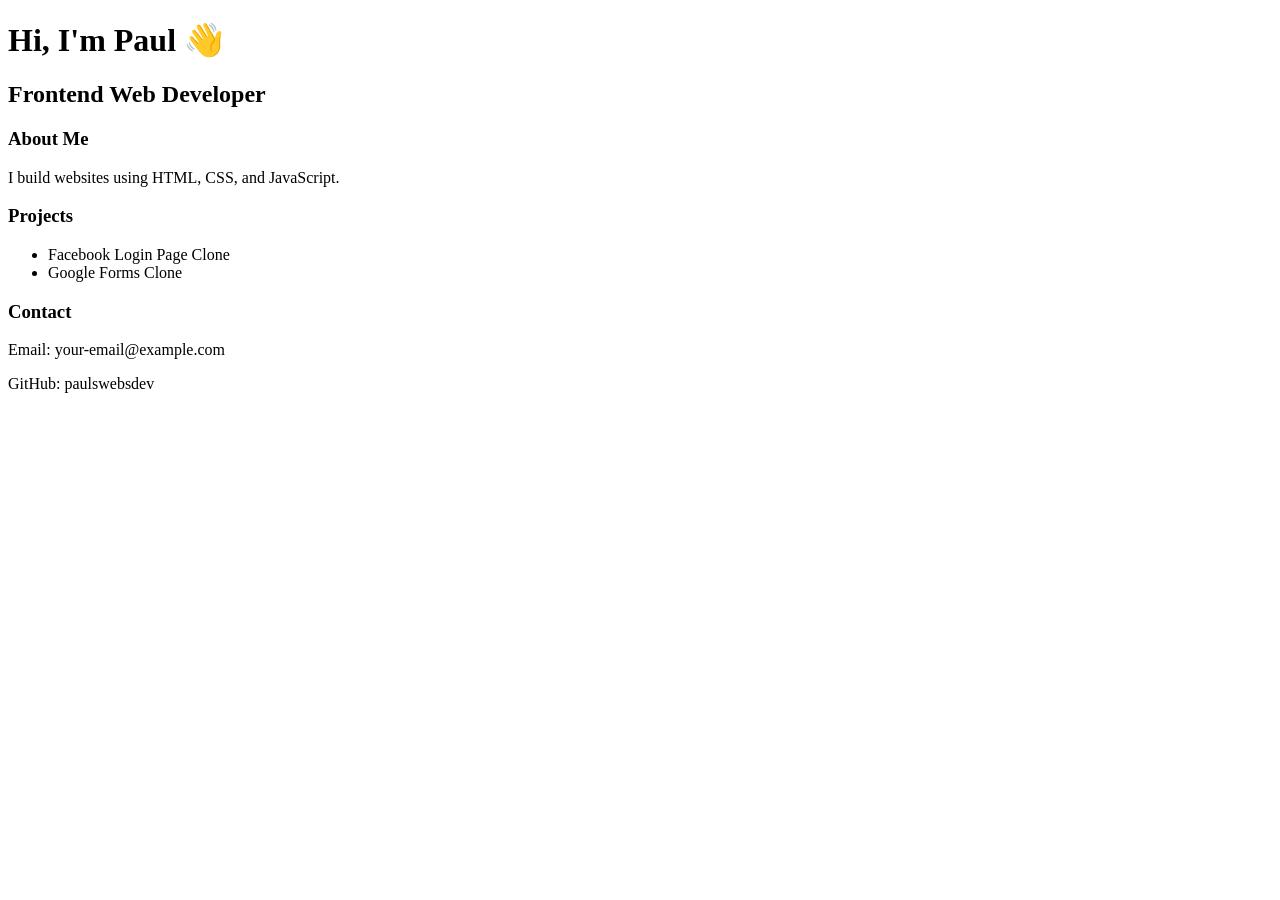
==== index.html @ cc324e84 "Create index.html" ====
<!DOCTYPE html>
<html lang="en">
<head>
    <meta charset="UTF-8">
    <title>Paul Portfolio</title>
</head>
<body>

    <h1>Hi, I'm Paul 👋</h1>
    <h2>Frontend Web Developer</h2>

    <h3>About Me</h3>
    <p>I build websites using HTML, CSS, and JavaScript.</p>

    <h3>Projects</h3>
    <ul>
        <li>Facebook Login Page Clone</li>
        <li>Google Forms Clone</li>
    </ul>

    <h3>Contact</h3>
    <p>Email: your-email@example.com</p>
    <p>GitHub: paulswebsdev</p>

</body>
</html>
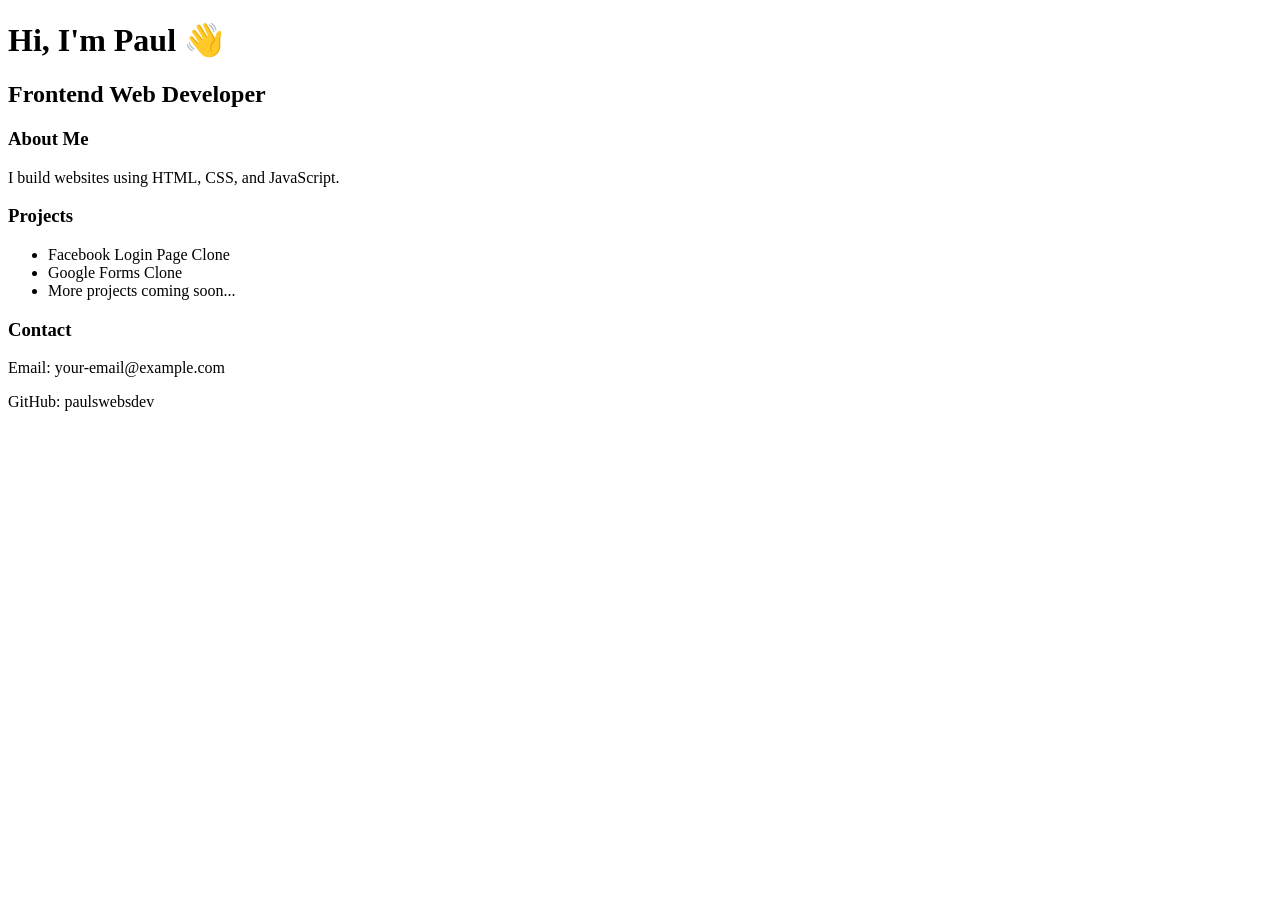
==== commit 5104326b: "Update index.html" ====
--- a/index.html
+++ b/index.html
@@ -13,10 +13,11 @@
     <p>I build websites using HTML, CSS, and JavaScript.</p>
 
     <h3>Projects</h3>
-    <ul>
-        <li>Facebook Login Page Clone</li>
-        <li>Google Forms Clone</li>
-    </ul>
+<ul>
+    <li>Facebook Login Page Clone</li>
+    <li>Google Forms Clone</li>
+    <li>More projects coming soon...</li>
+</ul>
 
     <h3>Contact</h3>
     <p>Email: your-email@example.com</p>
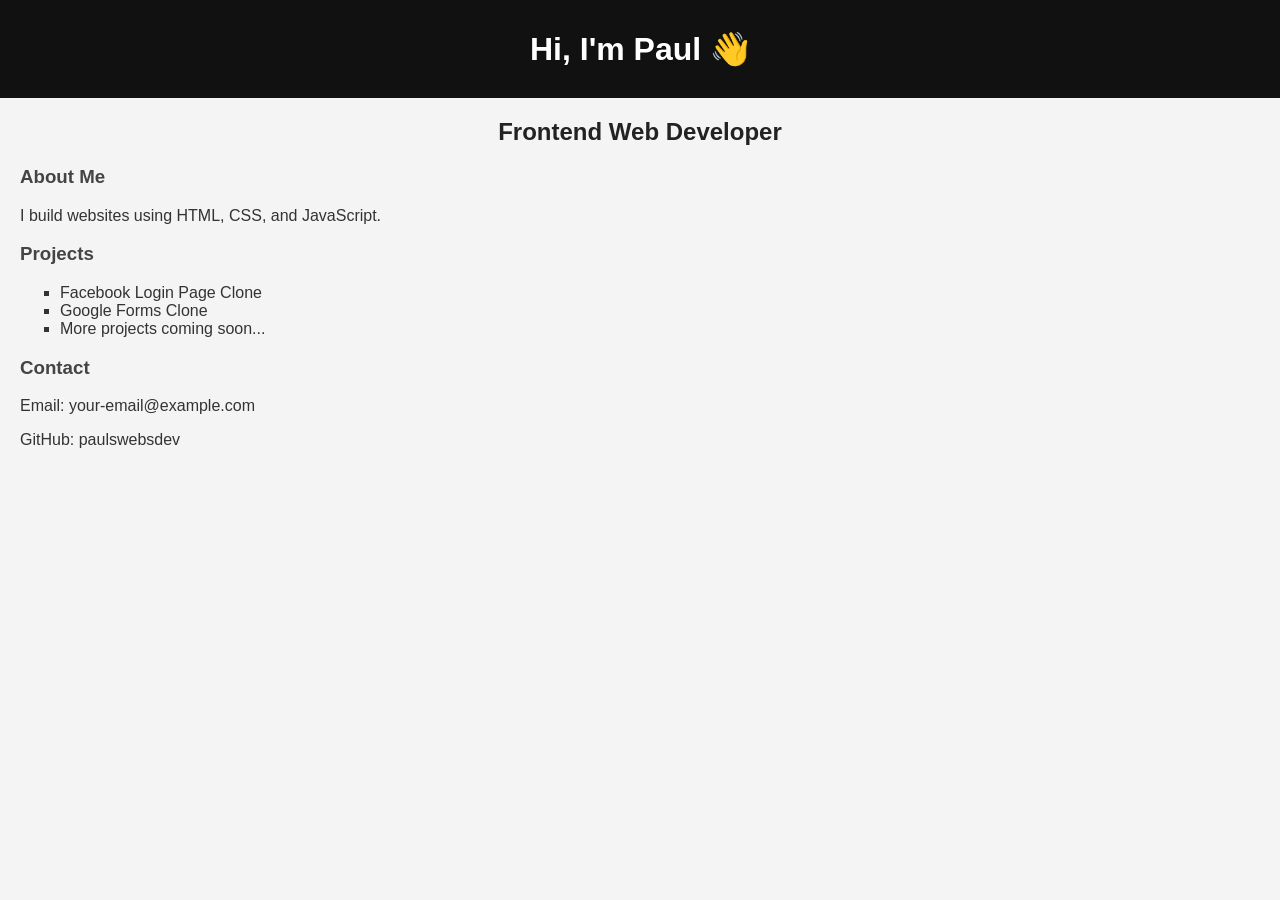
==== commit 8c38dec4: "Update index.html" ====
--- a/index.html
+++ b/index.html
@@ -1,6 +1,7 @@
 <!DOCTYPE html>
 <html lang="en">
 <head>
+    <link rel="stylesheet" href="style.css">
     <meta charset="UTF-8">
     <title>Paul Portfolio</title>
 </head>
--- a/style.css
+++ b/style.css
@@ -0,0 +1,41 @@
+body {
+    font-family: Arial, sans-serif;
+    margin: 0;
+    padding: 0;
+    background: #f4f4f4;
+    color: #333;
+}
+
+h1 {
+    background: #111;
+    color: white;
+    padding: 30px;
+    margin: 0;
+    text-align: center;
+}
+
+h2 {
+    text-align: center;
+    color: #222;
+}
+
+h3 {
+    margin-left: 20px;
+    color: #444;
+}
+
+p, ul {
+    margin-left: 20px;
+    font-size: 16px;
+}
+
+ul {
+    list-style-type: square;
+}
+
+section {
+    background: white;
+    margin: 20px;
+    padding: 20px;
+    border-radius: 10px;
+}
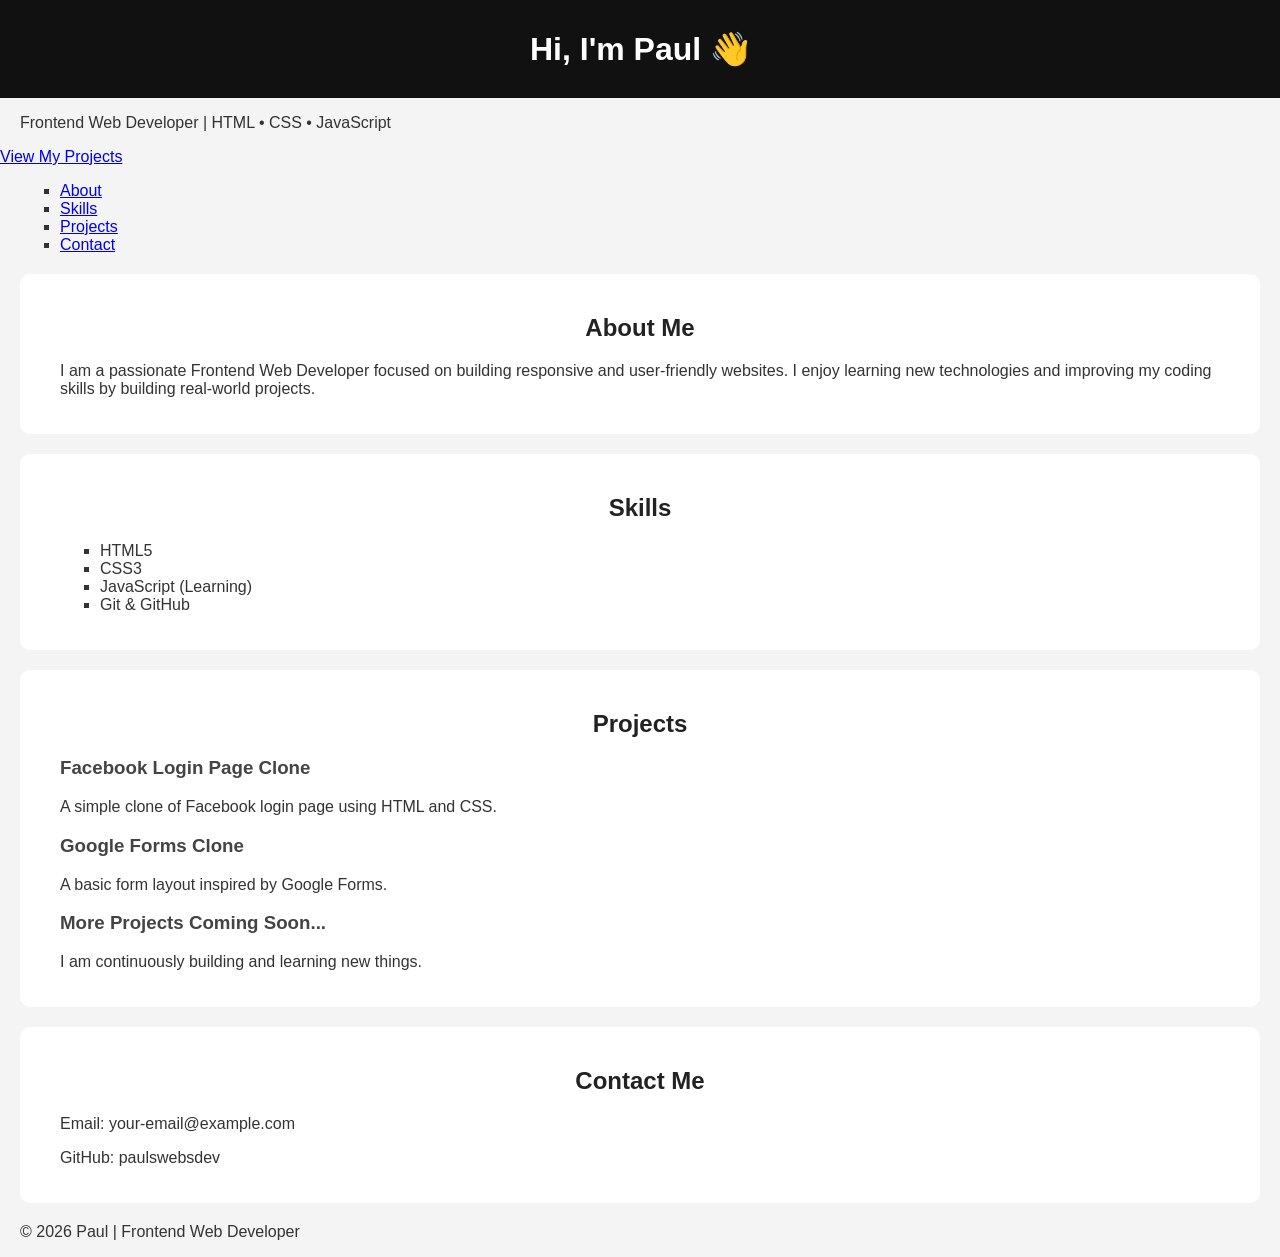
==== commit f2edc018: "Update index.html" ====
--- a/index.html
+++ b/index.html
@@ -1,28 +1,84 @@
 <!DOCTYPE html>
 <html lang="en">
 <head>
+    <meta charset="UTF-8">
+    <meta name="viewport" content="width=device-width, initial-scale=1.0">
+    <title>Paul Portfolio</title>
     <link rel="stylesheet" href="style.css">
-    <meta charset="UTF-8">
-    <title>Paul Portfolio</title>
 </head>
+
 <body>
 
-    <h1>Hi, I'm Paul 👋</h1>
-    <h2>Frontend Web Developer</h2>
+    <!-- HEADER / HERO SECTION -->
+    <header class="hero">
+        <h1>Hi, I'm Paul 👋</h1>
+        <p>Frontend Web Developer | HTML • CSS • JavaScript</p>
+        <a href="#projects" class="btn">View My Projects</a>
+    </header>
 
-    <h3>About Me</h3>
-    <p>I build websites using HTML, CSS, and JavaScript.</p>
+    <!-- NAVIGATION -->
+    <nav>
+        <ul>
+            <li><a href="#about">About</a></li>
+            <li><a href="#skills">Skills</a></li>
+            <li><a href="#projects">Projects</a></li>
+            <li><a href="#contact">Contact</a></li>
+        </ul>
+    </nav>
 
-    <h3>Projects</h3>
-<ul>
-    <li>Facebook Login Page Clone</li>
-    <li>Google Forms Clone</li>
-    <li>More projects coming soon...</li>
-</ul>
+    <!-- ABOUT SECTION -->
+    <section id="about">
+        <h2>About Me</h2>
+        <p>
+            I am a passionate Frontend Web Developer focused on building responsive and user-friendly websites.
+            I enjoy learning new technologies and improving my coding skills by building real-world projects.
+        </p>
+    </section>
 
-    <h3>Contact</h3>
-    <p>Email: your-email@example.com</p>
-    <p>GitHub: paulswebsdev</p>
+    <!-- SKILLS SECTION -->
+    <section id="skills">
+        <h2>Skills</h2>
+        <ul>
+            <li>HTML5</li>
+            <li>CSS3</li>
+            <li>JavaScript (Learning)</li>
+            <li>Git & GitHub</li>
+        </ul>
+    </section>
+
+    <!-- PROJECTS SECTION (READY FOR CARDS LATER) -->
+    <section id="projects">
+        <h2>Projects</h2>
+
+        <div class="project-list">
+            <div class="project">
+                <h3>Facebook Login Page Clone</h3>
+                <p>A simple clone of Facebook login page using HTML and CSS.</p>
+            </div>
+
+            <div class="project">
+                <h3>Google Forms Clone</h3>
+                <p>A basic form layout inspired by Google Forms.</p>
+            </div>
+
+            <div class="project">
+                <h3>More Projects Coming Soon...</h3>
+                <p>I am continuously building and learning new things.</p>
+            </div>
+        </div>
+    </section>
+
+    <!-- CONTACT SECTION -->
+    <section id="contact">
+        <h2>Contact Me</h2>
+        <p>Email: your-email@example.com</p>
+        <p>GitHub: paulswebsdev</p>
+    </section>
+
+    <!-- FOOTER -->
+    <footer>
+        <p>© 2026 Paul | Frontend Web Developer</p>
+    </footer>
 
 </body>
 </html>
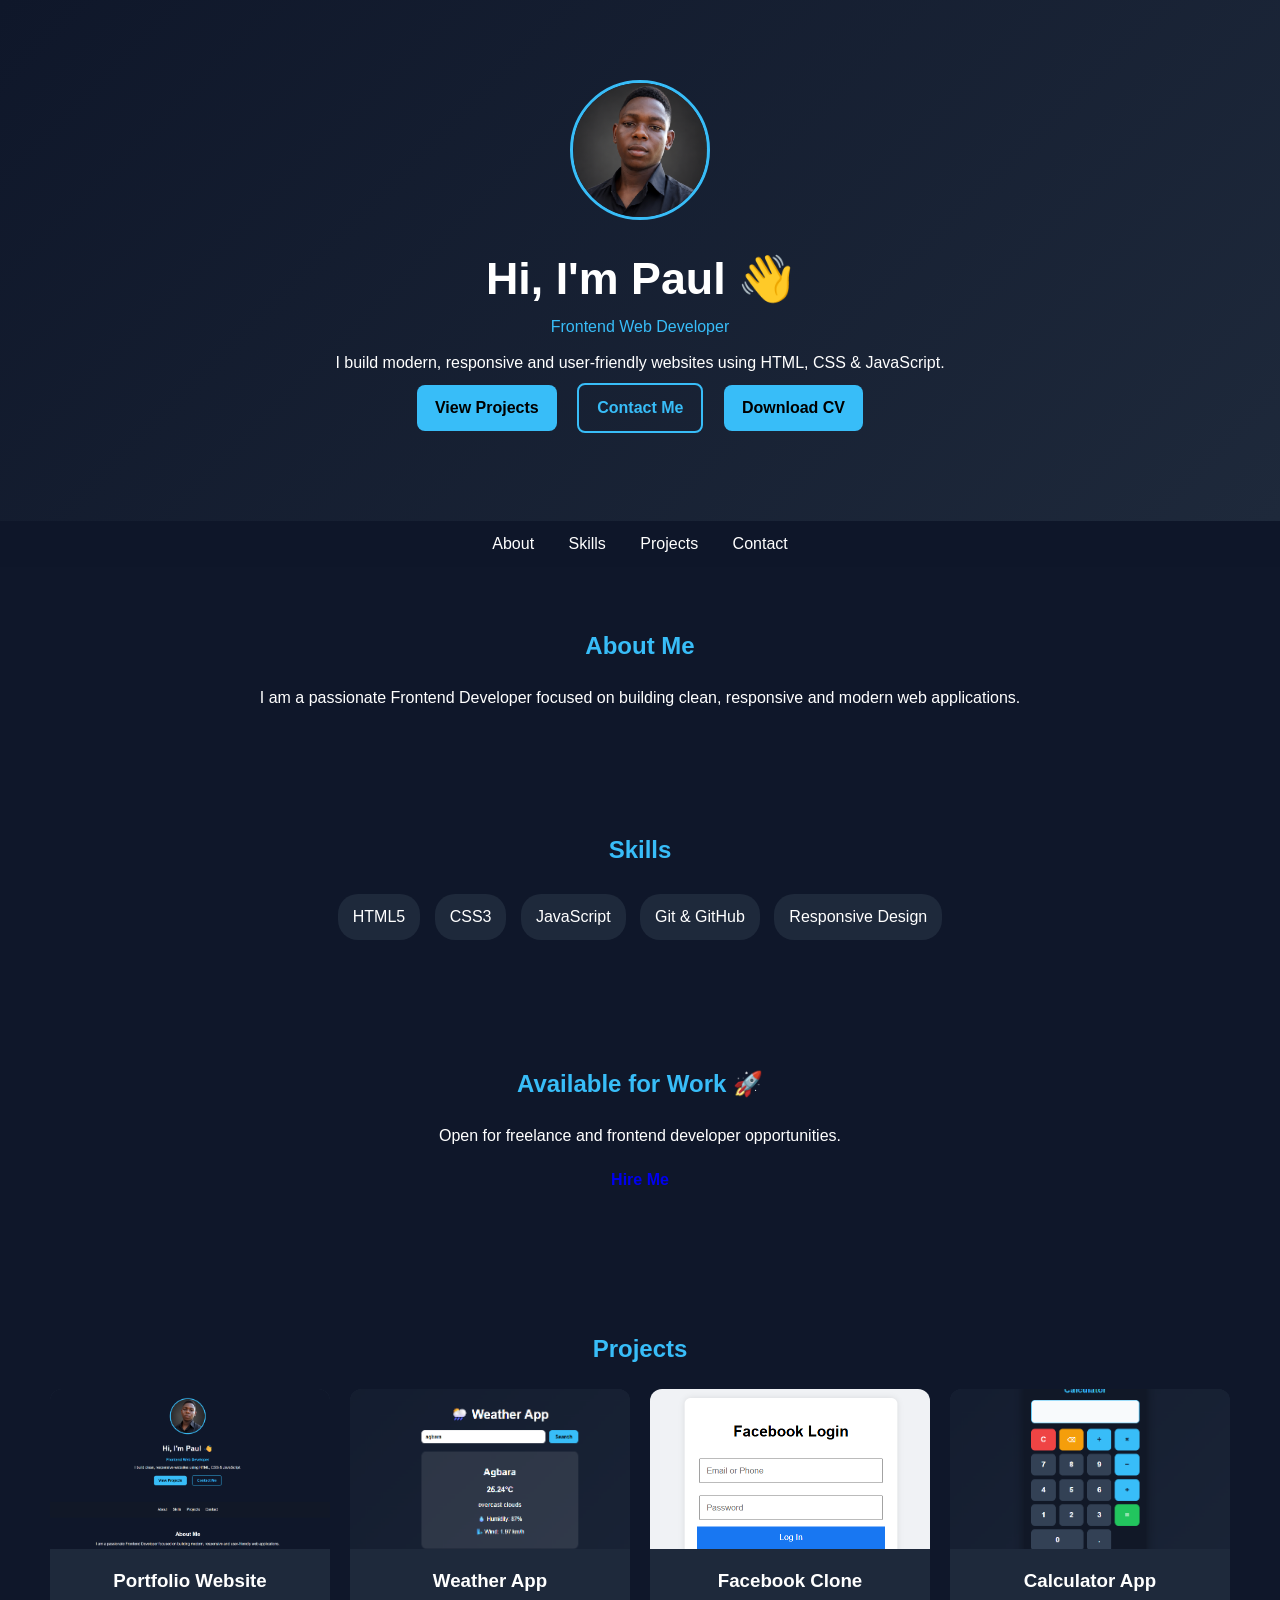
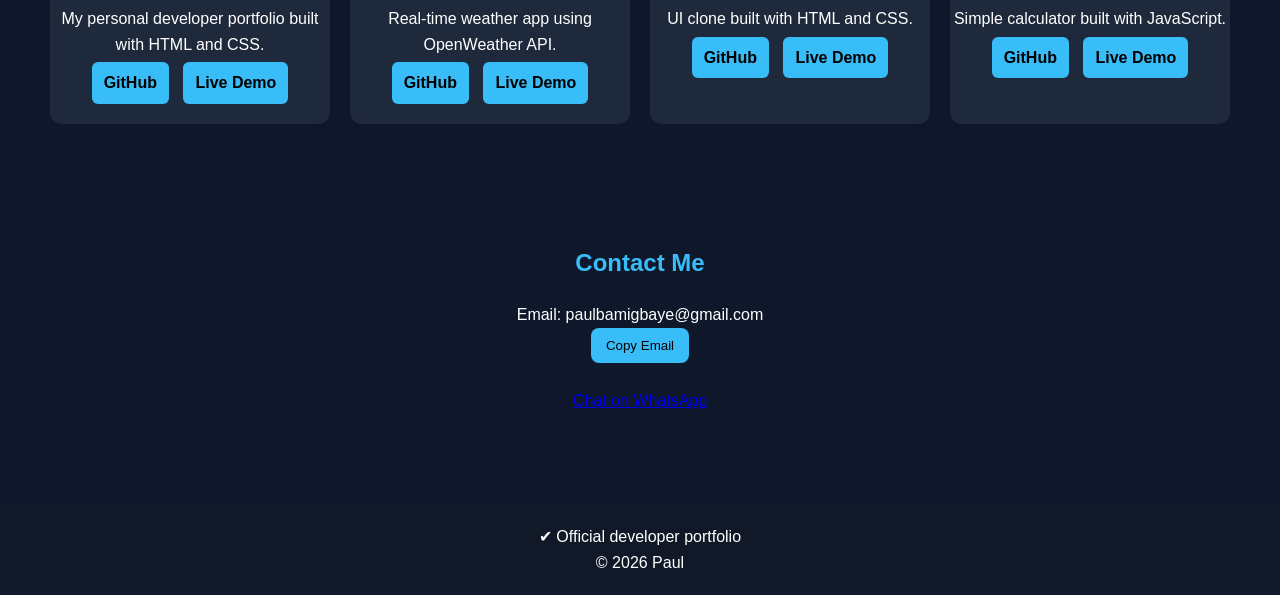
==== commit 092617eb: "Add files via upload" ====
--- a/index.html
+++ b/index.html
@@ -1,84 +1,132 @@
 <!DOCTYPE html>
 <html lang="en">
 <head>
-    <meta charset="UTF-8">
-    <meta name="viewport" content="width=device-width, initial-scale=1.0">
-    <title>Paul Portfolio</title>
-    <link rel="stylesheet" href="style.css">
+<meta charset="UTF-8">
+<meta name="viewport" content="width=device-width, initial-scale=1.0">
+<title>Paul Portfolio</title>
+<link rel="stylesheet" href="style.css">
 </head>
 
 <body>
 
-    <!-- HEADER / HERO SECTION -->
-    <header class="hero">
-        <h1>Hi, I'm Paul 👋</h1>
-        <p>Frontend Web Developer | HTML • CSS • JavaScript</p>
-        <a href="#projects" class="btn">View My Projects</a>
-    </header>
+<header class="hero">
+    <img src="profile.jpg" alt="Paul Profile" class="profile-pic">
 
-    <!-- NAVIGATION -->
-    <nav>
-        <ul>
-            <li><a href="#about">About</a></li>
-            <li><a href="#skills">Skills</a></li>
-            <li><a href="#projects">Projects</a></li>
-            <li><a href="#contact">Contact</a></li>
-        </ul>
-    </nav>
+    <h1>Hi, I'm Paul 👋</h1>
+    <p class="role">Frontend Web Developer</p>
+    <p>I build modern, responsive and user-friendly websites using HTML, CSS & JavaScript.</p>
 
-    <!-- ABOUT SECTION -->
-    <section id="about">
-        <h2>About Me</h2>
-        <p>
-            I am a passionate Frontend Web Developer focused on building responsive and user-friendly websites.
-            I enjoy learning new technologies and improving my coding skills by building real-world projects.
-        </p>
-    </section>
+    <div class="hero-buttons">
+        <a href="#projects" class="btn">View Projects</a>
+        <a href="#contact" class="btn-outline">Contact Me</a>
+        <a href="cv.pdf" class="btn" download>Download CV</a>
+    </div>
+</header>
 
-    <!-- SKILLS SECTION -->
-    <section id="skills">
-        <h2>Skills</h2>
-        <ul>
-            <li>HTML5</li>
-            <li>CSS3</li>
-            <li>JavaScript (Learning)</li>
-            <li>Git & GitHub</li>
-        </ul>
-    </section>
+<nav>
+    <ul>
+        <li><a href="#about">About</a></li>
+        <li><a href="#skills">Skills</a></li>
+        <li><a href="#projects">Projects</a></li>
+        <li><a href="#contact">Contact</a></li>
+    </ul>
+</nav>
 
-    <!-- PROJECTS SECTION (READY FOR CARDS LATER) -->
-    <section id="projects">
-        <h2>Projects</h2>
+<section id="about">
+    <h2>About Me</h2>
+    <p>
+        I am a passionate Frontend Developer focused on building clean, responsive and modern web applications.
+    </p>
+</section>
 
-        <div class="project-list">
-            <div class="project">
-                <h3>Facebook Login Page Clone</h3>
-                <p>A simple clone of Facebook login page using HTML and CSS.</p>
-            </div>
+<section id="skills">
+    <h2>Skills</h2>
+    <ul>
+        <li>HTML5</li>
+        <li>CSS3</li>
+        <li>JavaScript</li>
+        <li>Git & GitHub</li>
+        <li>Responsive Design</li>
+    </ul>
+</section>
 
-            <div class="project">
-                <h3>Google Forms Clone</h3>
-                <p>A basic form layout inspired by Google Forms.</p>
-            </div>
+<section class="hire-me">
+    <h2>Available for Work 🚀</h2>
+    <p>Open for freelance and frontend developer opportunities.</p>
+    <a href="mailto:paulbamigbaye@gmail.com" class="hire-btn">Hire Me</a>
+</section>
 
-            <div class="project">
-                <h3>More Projects Coming Soon...</h3>
-                <p>I am continuously building and learning new things.</p>
-            </div>
+<section id="projects">
+<h2>Projects</h2>
+
+<div class="project-list">
+
+    <div class="project">
+        <img src="portfolio.png">
+        <h3>Portfolio Website</h3>
+        <p>My personal developer portfolio built with HTML and CSS.</p>
+        <div class="project-links">
+            <a href="https://github.com/paulwebsdev/portfolio">GitHub</a>
+            <a href="https://paulwebsdev.github.io/portfolio/">Live Demo</a>
         </div>
-    </section>
+    </div>
 
-    <!-- CONTACT SECTION -->
-    <section id="contact">
-        <h2>Contact Me</h2>
-        <p>Email: your-email@example.com</p>
-        <p>GitHub: paulswebsdev</p>
-    </section>
+    <div class="project">
+        <img src="weather.png">
+        <h3>Weather App</h3>
+        <p>Real-time weather app using OpenWeather API.</p>
+        <div class="project-links">
+            <a href="https://github.com/paulwebsdev/weather-app">GitHub</a>
+            <a href="https://paulwebsdev.github.io/Weather-App/">Live Demo</a>
+        </div>
+    </div>
 
-    <!-- FOOTER -->
-    <footer>
-        <p>© 2026 Paul | Frontend Web Developer</p>
-    </footer>
+    <div class="project">
+        <img src="fb-clone.png">
+        <h3>Facebook Clone</h3>
+        <p>UI clone built with HTML and CSS.</p>
+        <div class="project-links">
+            <a href="https://github.com/paulwebsdev/facebook-login-clone">GitHub</a>
+            <a href="https://paulwebsdev.github.io/facebook-login-clone/">Live Demo</a>
+        </div>
+    </div>
+
+    <div class="project">
+        <img src="calculator-project.png">
+        <h3>Calculator App</h3>
+        <p>Simple calculator built with JavaScript.</p>
+        <div class="project-links">
+            <a href="https://github.com/paulwebsdev/Calculator-Project">GitHub</a>
+            <a href="https://paulwebsdev.github.io/Calculator-Project/">Live Demo</a>
+        </div>
+    </div>
+
+</div>
+</section>
+
+<section id="contact">
+    <h2>Contact Me</h2>
+
+    <p>Email: paulbamigbaye@gmail.com</p>
+
+    <button onclick="copyEmail()">Copy Email</button>
+
+    <br><br>
+
+    <a href="https://wa.me/2348147736558" target="_blank">Chat on WhatsApp</a>
+</section>
+
+<script>
+function copyEmail() {
+    navigator.clipboard.writeText("paulbamigbaye@gmail.com");
+    alert("Email copied!");
+}
+</script>
+
+<footer>
+<p>✔ Official developer portfolio</p>
+<p>© 2026 Paul</p>
+</footer>
 
 </body>
 </html>
--- a/style.css
+++ b/style.css
@@ -1,41 +1,161 @@
-body {
-    font-family: Arial, sans-serif;
+* {
     margin: 0;
     padding: 0;
-    background: #f4f4f4;
-    color: #333;
+    box-sizing: border-box;
+    font-family: "Segoe UI", sans-serif;
 }
 
-h1 {
-    background: #111;
+body {
+    background: #0f172a;
     color: white;
-    padding: 30px;
-    margin: 0;
+    line-height: 1.6;
+}
+
+/* HERO */
+.hero {
+    text-align: center;
+    padding: 80px 20px;
+    background: linear-gradient(135deg, #0f172a, #1e293b);
+}
+
+.profile-pic {
+    width: 140px;
+    height: 140px;
+    border-radius: 50%;
+    border: 3px solid #38bdf8;
+    margin-bottom: 15px;
+}
+
+.hero h1 {
+    font-size: 2.8rem;
+}
+
+.role {
+    color: #38bdf8;
+    margin-bottom: 10px;
+}
+
+/* NAV */
+nav {
+    position: sticky;
+    top: 0;
+    background: rgba(15, 23, 42, 0.9);
+    padding: 10px;
+    text-align: center;
+}
+
+nav ul {
+    list-style: none;
+}
+
+nav ul li {
+    display: inline-block;
+    margin: 0 15px;
+}
+
+nav ul li a {
+    color: white;
+    text-decoration: none;
+}
+
+nav ul li a:hover {
+    color: #38bdf8;
+}
+
+/* SECTIONS */
+section {
+    padding: 60px 20px;
     text-align: center;
 }
 
 h2 {
-    text-align: center;
-    color: #222;
+    color: #38bdf8;
+    margin-bottom: 20px;
 }
 
-h3 {
-    margin-left: 20px;
-    color: #444;
+/* SKILLS */
+#skills ul {
+    list-style: none;
 }
 
-p, ul {
-    margin-left: 20px;
-    font-size: 16px;
+#skills li {
+    display: inline-block;
+    background: #1e293b;
+    padding: 10px 15px;
+    margin: 5px;
+    border-radius: 20px;
 }
 
-ul {
-    list-style-type: square;
+/* PROJECTS */
+.project-list {
+    display: flex;
+    flex-wrap: wrap;
+    justify-content: center;
+    gap: 20px;
 }
 
-section {
-    background: white;
-    margin: 20px;
+.project {
+    background: #1e293b;
+    width: 280px;
+    border-radius: 12px;
+    overflow: hidden;
+    padding-bottom: 15px;
+}
+
+.project img {
+    width: 100%;
+    height: 160px;
+    object-fit: cover;
+}
+
+.project h3 {
+    margin: 10px 0;
+}
+
+.project-links a {
+    display: inline-block;
+    margin: 5px;
+    padding: 8px 12px;
+    background: #38bdf8;
+    color: black;
+    border-radius: 6px;
+    text-decoration: none;
+    font-weight: bold;
+}
+
+/* BUTTONS */
+.btn, .btn-outline, .hire-btn {
+    display: inline-block;
+    padding: 10px 18px;
+    margin: 8px;
+    border-radius: 8px;
+    text-decoration: none;
+    font-weight: bold;
+}
+
+.btn {
+    background: #38bdf8;
+    color: black;
+}
+
+.btn-outline {
+    border: 2px solid #38bdf8;
+    color: #38bdf8;
+}
+
+/* CONTACT */
+button {
+    padding: 10px 15px;
+    background: #38bdf8;
+    border: none;
+    border-radius: 8px;
+    cursor: pointer;
+}
+
+/* FOOTER */
+footer {
+    text-align: center;
     padding: 20px;
-    border-radius: 10px;
+    background: #111827;
+    margin-top: 30px;
 }
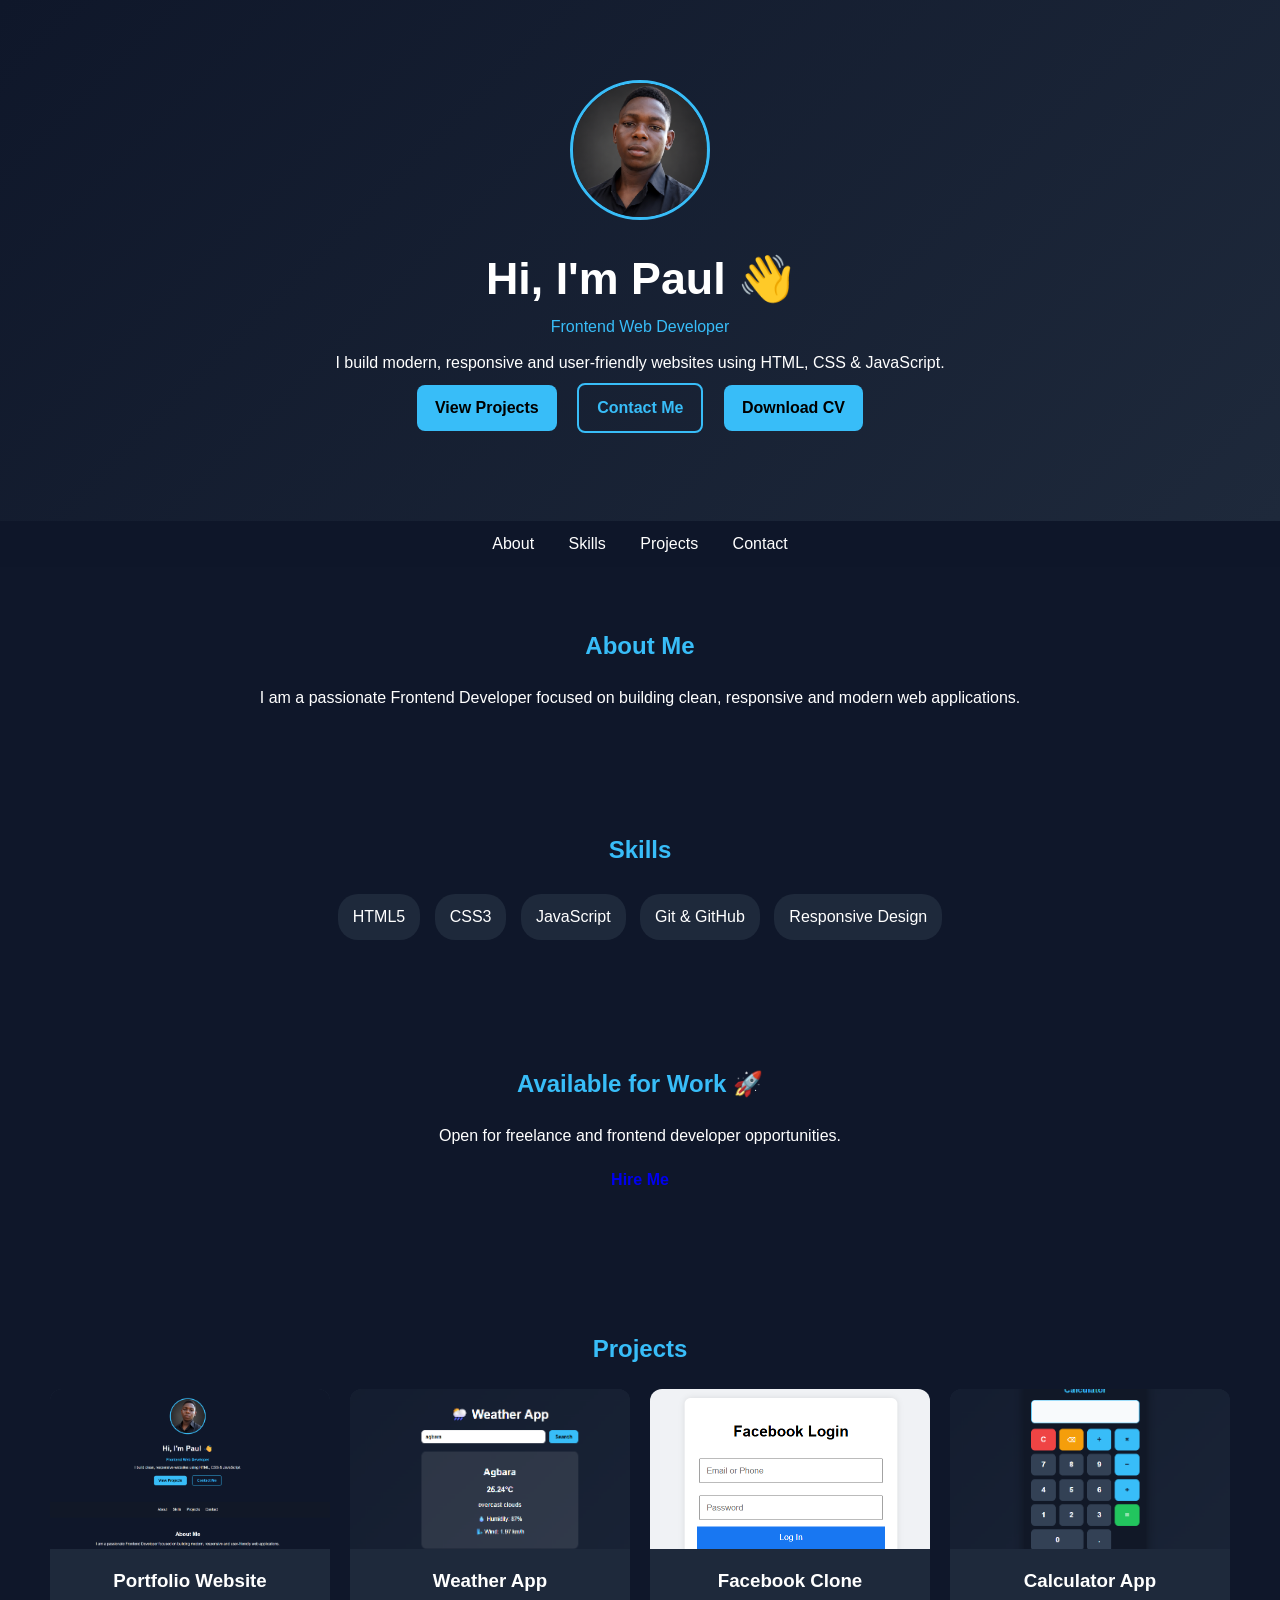
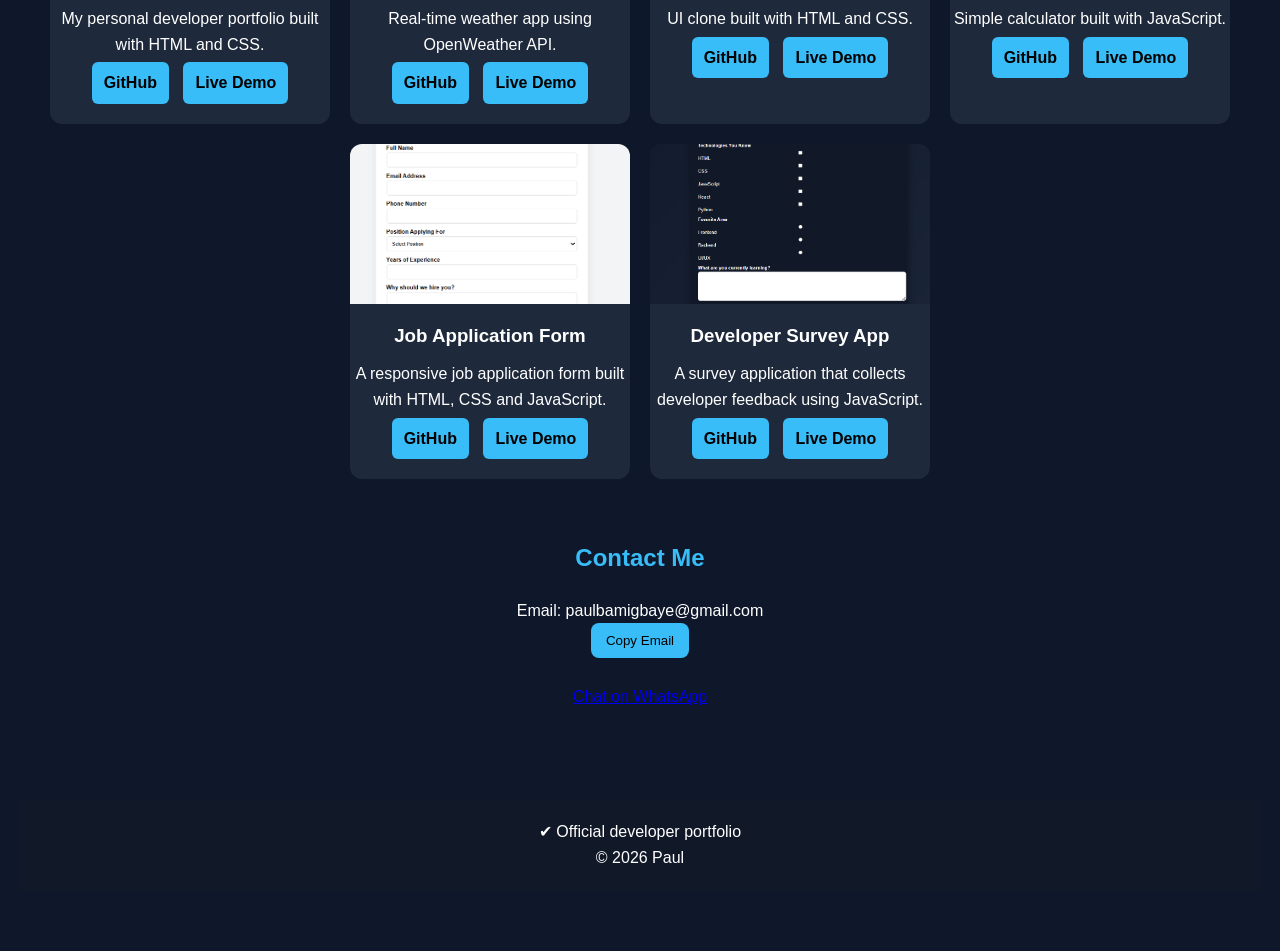
==== commit 4d925c13: "Add new project sections for job application and survey Added new projects: Job Application Form and" ====
--- a/index.html
+++ b/index.html
@@ -62,47 +62,66 @@
 <div class="project-list">
 
     <div class="project">
-        <img src="portfolio.png">
+        <img src="portfolio.png" alt="Portfolio Website">
         <h3>Portfolio Website</h3>
         <p>My personal developer portfolio built with HTML and CSS.</p>
         <div class="project-links">
-            <a href="https://github.com/paulwebsdev/portfolio">GitHub</a>
-            <a href="https://paulwebsdev.github.io/portfolio/">Live Demo</a>
+            <a href="https://github.com/paulwebsdev/portfolio" target="_blank">GitHub</a>
+            <a href="https://paulwebdev.netlify.app/" target="_blank">Live Demo</a>
         </div>
     </div>
 
     <div class="project">
-        <img src="weather.png">
+        <img src="weather.png" alt="Weather App">
         <h3>Weather App</h3>
         <p>Real-time weather app using OpenWeather API.</p>
         <div class="project-links">
-            <a href="https://github.com/paulwebsdev/weather-app">GitHub</a>
-            <a href="https://paulwebsdev.github.io/Weather-App/">Live Demo</a>
+            <a href="https://github.com/paulwebsdev/weather-app" target="_blank">GitHub</a>
+            <a href="https://weather-app-ul.netlify.app" target="_blank">Live Demo</a>
         </div>
     </div>
 
     <div class="project">
-        <img src="fb-clone.png">
+        <img src="fb-clone.png" alt="Facebook Clone">
         <h3>Facebook Clone</h3>
         <p>UI clone built with HTML and CSS.</p>
         <div class="project-links">
-            <a href="https://github.com/paulwebsdev/facebook-login-clone">GitHub</a>
-            <a href="https://paulwebsdev.github.io/facebook-login-clone/">Live Demo</a>
+            <a href="https://github.com/paulwebsdev/facebook-login-clone" target="_blank">GitHub</a>
+            <a href="https://fb-page-clon.netlify.app" target="_blank">Live Demo</a>
         </div>
     </div>
 
     <div class="project">
-        <img src="calculator-project.png">
+        <img src="calculator-project.png" alt="Calculator App">
         <h3>Calculator App</h3>
         <p>Simple calculator built with JavaScript.</p>
         <div class="project-links">
-            <a href="https://github.com/paulwebsdev/Calculator-Project">GitHub</a>
-            <a href="https://paulwebsdev.github.io/Calculator-Project/">Live Demo</a>
+            <a href="https://github.com/paulwebsdev/Calculator-Project" target="_blank">GitHub</a>
+            <a href="https://calculator-project-sim.netlify.app" target="_blank">Live Demo</a>
+        </div>
+    </div>
+
+    <div class="project">
+        <img src="job-application.png" alt="Job Application Form">
+        <h3>Job Application Form</h3>
+        <p>A responsive job application form built with HTML, CSS and JavaScript.</p>
+        <div class="project-links">
+            <a href="https://github.com/paulwebsdev/job-application-form" target="_blank">GitHub</a>
+            <a href="https://form-application-app.netlify.app" target="_blank">Live Demo</a>
+        </div>
+    </div>
+
+    <div class="project">
+        <img src="developer-survey.png" alt="Developer Survey App">
+        <h3>Developer Survey App</h3>
+        <p>A survey application that collects developer feedback using JavaScript.</p>
+        <div class="project-links">
+            <a href="https://github.com/paulwebsdev/developer-survey-app" target="_blank">GitHub</a>
+            <a href="https://developer-survey-app.netlify.app" target="_blank">Live Demo</a>
         </div>
     </div>
 
 </div>
-</section>
 
 <section id="contact">
     <h2>Contact Me</h2>
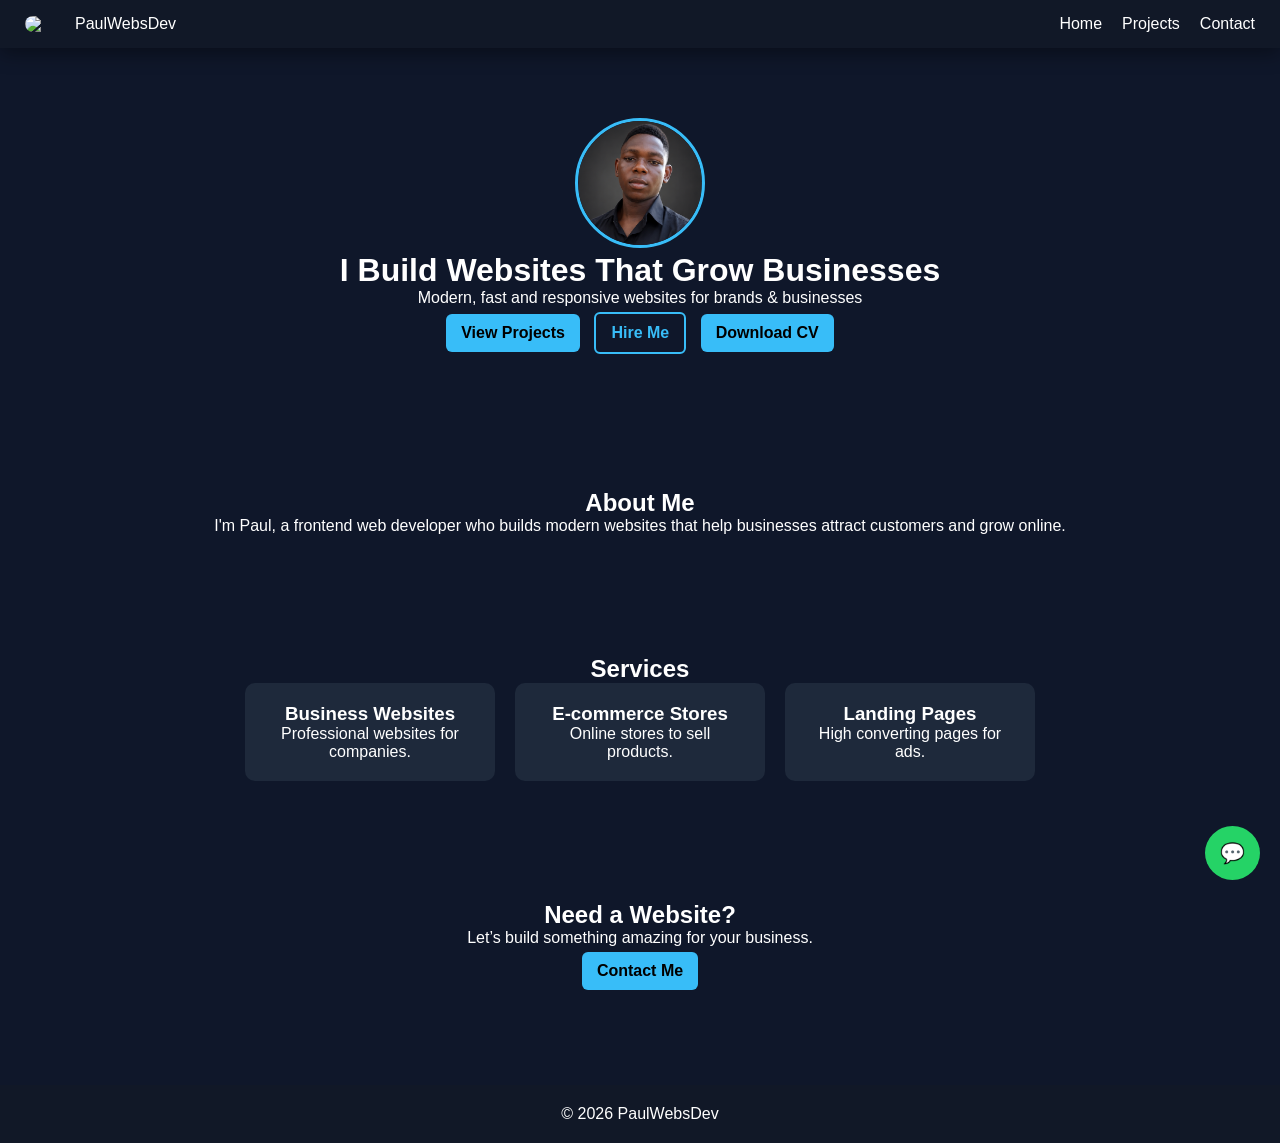
==== commit b5b761d4: "Update index.html with new title and navigation" ====
--- a/index.html
+++ b/index.html
@@ -3,149 +3,93 @@
 <head>
 <meta charset="UTF-8">
 <meta name="viewport" content="width=device-width, initial-scale=1.0">
-<title>Paul Portfolio</title>
+<title>PaulWebsDev | Website Developer</title>
+
 <link rel="stylesheet" href="style.css">
+<script defer src="script.js"></script>
+
+<link rel="icon" href="logo.png">
 </head>
 
 <body>
 
+<!-- NAV -->
+<nav id="nav">
+    <div class="logo">
+        <img src="logo.png">
+        <span>PaulWebsDev</span>
+    </div>
+
+    <ul>
+        <li><a href="index.html">Home</a></li>
+        <li><a href="projects.html">Projects</a></li>
+        <li><a href="contact.html">Contact</a></li>
+    </ul>
+</nav>
+
+<!-- HERO -->
 <header class="hero">
-    <img src="profile.jpg" alt="Paul Profile" class="profile-pic">
+    <img src="profile.jpg" class="profile-pic">
 
-    <h1>Hi, I'm Paul 👋</h1>
-    <p class="role">Frontend Web Developer</p>
-    <p>I build modern, responsive and user-friendly websites using HTML, CSS & JavaScript.</p>
+    <h1 class="reveal">I Build Websites That Grow Businesses</h1>
 
-    <div class="hero-buttons">
-        <a href="#projects" class="btn">View Projects</a>
-        <a href="#contact" class="btn-outline">Contact Me</a>
+    <p class="role reveal">
+        Modern, fast and responsive websites for brands & businesses
+    </p>
+
+    <div class="hero-buttons reveal">
+        <a href="projects.html" class="btn">View Projects</a>
+        <a href="contact.html" class="btn-outline">Hire Me</a>
         <a href="cv.pdf" class="btn" download>Download CV</a>
     </div>
 </header>
 
-<nav>
-    <ul>
-        <li><a href="#about">About</a></li>
-        <li><a href="#skills">Skills</a></li>
-        <li><a href="#projects">Projects</a></li>
-        <li><a href="#contact">Contact</a></li>
-    </ul>
-</nav>
-
-<section id="about">
-    <h2>About Me</h2>
-    <p>
-        I am a passionate Frontend Developer focused on building clean, responsive and modern web applications.
-    </p>
+<!-- ABOUT -->
+<section class="reveal">
+<h2>About Me</h2>
+<p>
+I'm Paul, a frontend web developer who builds modern websites that help businesses attract customers and grow online.
+</p>
 </section>
 
-<section id="skills">
-    <h2>Skills</h2>
-    <ul>
-        <li>HTML5</li>
-        <li>CSS3</li>
-        <li>JavaScript</li>
-        <li>Git & GitHub</li>
-        <li>Responsive Design</li>
-    </ul>
+<!-- SERVICES -->
+<section class="reveal">
+<h2>Services</h2>
+
+<div class="service-container">
+
+<div class="service-card">
+<h3>Business Websites</h3>
+<p>Professional websites for companies.</p>
+</div>
+
+<div class="service-card">
+<h3>E-commerce Stores</h3>
+<p>Online stores to sell products.</p>
+</div>
+
+<div class="service-card">
+<h3>Landing Pages</h3>
+<p>High converting pages for ads.</p>
+</div>
+
+</div>
 </section>
 
-<section class="hire-me">
-    <h2>Available for Work 🚀</h2>
-    <p>Open for freelance and frontend developer opportunities.</p>
-    <a href="mailto:paulbamigbaye@gmail.com" class="hire-btn">Hire Me</a>
+<!-- CTA -->
+<section class="hire reveal">
+<h2>Need a Website?</h2>
+<p>Let’s build something amazing for your business.</p>
+<a href="contact.html" class="btn">Contact Me</a>
 </section>
 
-<section id="projects">
-<h2>Projects</h2>
+<!-- FOOTER -->
+<footer>
+<p>© 2026 PaulWebsDev</p>
+</footer>
 
-<div class="project-list">
-
-    <div class="project">
-        <img src="portfolio.png" alt="Portfolio Website">
-        <h3>Portfolio Website</h3>
-        <p>My personal developer portfolio built with HTML and CSS.</p>
-        <div class="project-links">
-            <a href="https://github.com/paulwebsdev/portfolio" target="_blank">GitHub</a>
-            <a href="https://paulwebdev.netlify.app/" target="_blank">Live Demo</a>
-        </div>
-    </div>
-
-    <div class="project">
-        <img src="weather.png" alt="Weather App">
-        <h3>Weather App</h3>
-        <p>Real-time weather app using OpenWeather API.</p>
-        <div class="project-links">
-            <a href="https://github.com/paulwebsdev/weather-app" target="_blank">GitHub</a>
-            <a href="https://weather-app-ul.netlify.app" target="_blank">Live Demo</a>
-        </div>
-    </div>
-
-    <div class="project">
-        <img src="fb-clone.png" alt="Facebook Clone">
-        <h3>Facebook Clone</h3>
-        <p>UI clone built with HTML and CSS.</p>
-        <div class="project-links">
-            <a href="https://github.com/paulwebsdev/facebook-login-clone" target="_blank">GitHub</a>
-            <a href="https://fb-page-clon.netlify.app" target="_blank">Live Demo</a>
-        </div>
-    </div>
-
-    <div class="project">
-        <img src="calculator-project.png" alt="Calculator App">
-        <h3>Calculator App</h3>
-        <p>Simple calculator built with JavaScript.</p>
-        <div class="project-links">
-            <a href="https://github.com/paulwebsdev/Calculator-Project" target="_blank">GitHub</a>
-            <a href="https://calculator-project-sim.netlify.app" target="_blank">Live Demo</a>
-        </div>
-    </div>
-
-    <div class="project">
-        <img src="job-application.png" alt="Job Application Form">
-        <h3>Job Application Form</h3>
-        <p>A responsive job application form built with HTML, CSS and JavaScript.</p>
-        <div class="project-links">
-            <a href="https://github.com/paulwebsdev/job-application-form" target="_blank">GitHub</a>
-            <a href="https://form-application-app.netlify.app" target="_blank">Live Demo</a>
-        </div>
-    </div>
-
-    <div class="project">
-        <img src="developer-survey.png" alt="Developer Survey App">
-        <h3>Developer Survey App</h3>
-        <p>A survey application that collects developer feedback using JavaScript.</p>
-        <div class="project-links">
-            <a href="https://github.com/paulwebsdev/developer-survey-app" target="_blank">GitHub</a>
-            <a href="https://developer-survey-app.netlify.app" target="_blank">Live Demo</a>
-        </div>
-    </div>
-
-</div>
-
-<section id="contact">
-    <h2>Contact Me</h2>
-
-    <p>Email: paulbamigbaye@gmail.com</p>
-
-    <button onclick="copyEmail()">Copy Email</button>
-
-    <br><br>
-
-    <a href="https://wa.me/2348147736558" target="_blank">Chat on WhatsApp</a>
-</section>
-
-<script>
-function copyEmail() {
-    navigator.clipboard.writeText("paulbamigbaye@gmail.com");
-    alert("Email copied!");
-}
-</script>
-
-<footer>
-<p>✔ Official developer portfolio</p>
-<p>© 2026 Paul</p>
-</footer>
+<!-- WHATSAPP FLOAT -->
+<a class="whatsapp" href="https://wa.me/2348147736558" target="_blank">💬</a>
 
 </body>
 </html>
--- a/style.css
+++ b/style.css
@@ -1,161 +1,161 @@
-* {
-    margin: 0;
-    padding: 0;
-    box-sizing: border-box;
-    font-family: "Segoe UI", sans-serif;
+*{
+margin:0;
+padding:0;
+box-sizing:border-box;
+font-family:Arial;
 }
 
-body {
-    background: #0f172a;
-    color: white;
-    line-height: 1.6;
+body{
+background:#0f172a;
+color:white;
+}
+
+/* NAV */
+nav{
+display:flex;
+justify-content:space-between;
+align-items:center;
+padding:15px 25px;
+background:#111827;
+position:sticky;
+top:0;
+z-index:1000;
+}
+
+nav ul{
+display:flex;
+gap:20px;
+list-style:none;
+}
+
+nav a{
+color:white;
+text-decoration:none;
+}
+
+nav a:hover{
+color:#38bdf8;
+}
+
+/* LOGO */
+.logo{
+display:flex;
+align-items:center;
+gap:10px;
+}
+
+.logo img{
+width:40px;
+border-radius:8px;
 }
 
 /* HERO */
-.hero {
-    text-align: center;
-    padding: 80px 20px;
-    background: linear-gradient(135deg, #0f172a, #1e293b);
+.hero{
+text-align:center;
+padding:70px 20px;
 }
 
-.profile-pic {
-    width: 140px;
-    height: 140px;
-    border-radius: 50%;
-    border: 3px solid #38bdf8;
-    margin-bottom: 15px;
+.profile-pic{
+width:130px;
+border-radius:50%;
+border:3px solid #38bdf8;
 }
 
-.hero h1 {
-    font-size: 2.8rem;
+/* BUTTONS */
+.btn,.btn-outline{
+padding:10px 15px;
+border-radius:6px;
+display:inline-block;
+text-decoration:none;
+margin:5px;
+font-weight:bold;
 }
 
-.role {
-    color: #38bdf8;
-    margin-bottom: 10px;
+.btn{
+background:#38bdf8;
+color:black;
 }
 
-/* NAV */
-nav {
-    position: sticky;
-    top: 0;
-    background: rgba(15, 23, 42, 0.9);
-    padding: 10px;
-    text-align: center;
-}
-
-nav ul {
-    list-style: none;
-}
-
-nav ul li {
-    display: inline-block;
-    margin: 0 15px;
-}
-
-nav ul li a {
-    color: white;
-    text-decoration: none;
-}
-
-nav ul li a:hover {
-    color: #38bdf8;
+.btn-outline{
+border:2px solid #38bdf8;
+color:#38bdf8;
 }
 
 /* SECTIONS */
-section {
-    padding: 60px 20px;
-    text-align: center;
+section{
+padding:60px 20px;
+text-align:center;
 }
 
-h2 {
-    color: #38bdf8;
-    margin-bottom: 20px;
+/* SERVICES */
+.service-container{
+display:flex;
+gap:20px;
+justify-content:center;
+flex-wrap:wrap;
 }
 
-/* SKILLS */
-#skills ul {
-    list-style: none;
-}
-
-#skills li {
-    display: inline-block;
-    background: #1e293b;
-    padding: 10px 15px;
-    margin: 5px;
-    border-radius: 20px;
+.service-card{
+background:#1e293b;
+padding:20px;
+width:250px;
+border-radius:10px;
 }
 
 /* PROJECTS */
-.project-list {
-    display: flex;
-    flex-wrap: wrap;
-    justify-content: center;
-    gap: 20px;
+.project-list{
+display:flex;
+flex-wrap:wrap;
+gap:20px;
+justify-content:center;
 }
 
-.project {
-    background: #1e293b;
-    width: 280px;
-    border-radius: 12px;
-    overflow: hidden;
-    padding-bottom: 15px;
+.project{
+background:#1e293b;
+padding:20px;
+width:250px;
+border-radius:10px;
+transition:0.3s;
 }
 
-.project img {
-    width: 100%;
-    height: 160px;
-    object-fit: cover;
+.project:hover{
+transform:translateY(-8px);
 }
 
-.project h3 {
-    margin: 10px 0;
+/* FORM */
+form{
+margin-top:20px;
+display:flex;
+flex-direction:column;
+gap:10px;
+max-width:300px;
+margin-left:auto;
+margin-right:auto;
 }
 
-.project-links a {
-    display: inline-block;
-    margin: 5px;
-    padding: 8px 12px;
-    background: #38bdf8;
-    color: black;
-    border-radius: 6px;
-    text-decoration: none;
-    font-weight: bold;
-}
-
-/* BUTTONS */
-.btn, .btn-outline, .hire-btn {
-    display: inline-block;
-    padding: 10px 18px;
-    margin: 8px;
-    border-radius: 8px;
-    text-decoration: none;
-    font-weight: bold;
-}
-
-.btn {
-    background: #38bdf8;
-    color: black;
-}
-
-.btn-outline {
-    border: 2px solid #38bdf8;
-    color: #38bdf8;
-}
-
-/* CONTACT */
-button {
-    padding: 10px 15px;
-    background: #38bdf8;
-    border: none;
-    border-radius: 8px;
-    cursor: pointer;
+input,textarea{
+padding:10px;
+border:none;
+border-radius:5px;
 }
 
 /* FOOTER */
-footer {
-    text-align: center;
-    padding: 20px;
-    background: #111827;
-    margin-top: 30px;
+footer{
+text-align:center;
+padding:20px;
+background:#111827;
+margin-top:30px;
 }
+
+/* WHATSAPP */
+.whatsapp{
+position:fixed;
+bottom:20px;
+right:20px;
+background:#25D366;
+padding:15px;
+border-radius:50%;
+font-size:20px;
+text-decoration:none;
+color:white;
+}
